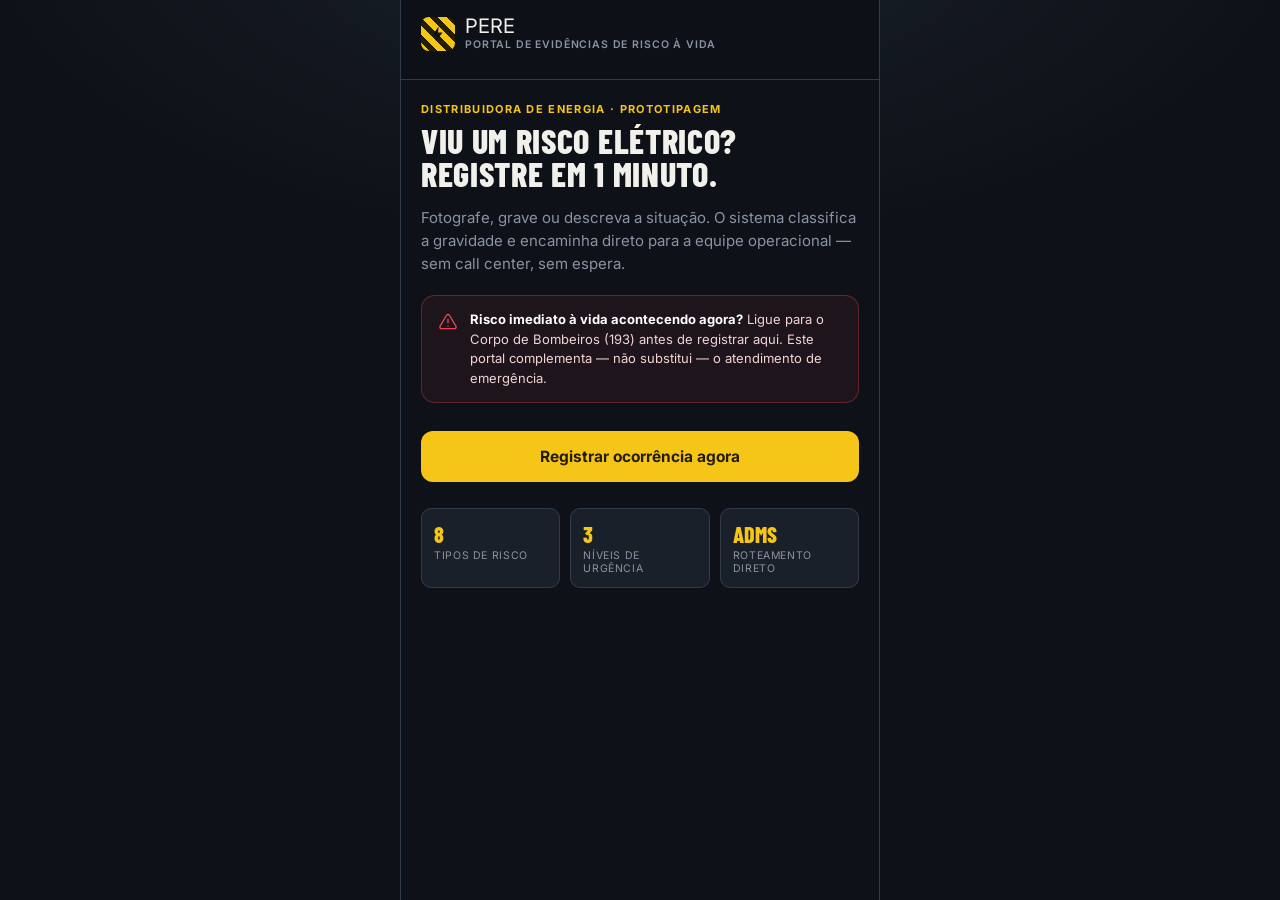
==== index.html @ cb9a1e43 "Atualização p. concessionaria" ====
<!--
  PERV — Portal de Evidências de Risco à Vida
  Protótipo navegável — Programa Agentes da Inovação
  Autor: Natanael
  Status: protótipo de demonstração (sem integração real com ADMS/OPER)
-->
<!DOCTYPE html>
<html lang="pt-BR">
<head>
<meta charset="UTF-8">
<meta name="viewport" content="width=device-width, initial-scale=1.0, viewport-fit=cover">
<title>PERE — Portal de Evidências de Risco à Vida</title>
<link rel="preconnect" href="https://fonts.googleapis.com">
<link href="https://fonts.googleapis.com/css2?family=Barlow+Condensed:wght@600;700;800&family=Inter:wght@400;500;600;700&family=JetBrains+Mono:wght@500;700&display=swap" rel="stylesheet">
<link rel="stylesheet" href="styles.css">
</head>
<body>
<div id="app">

  <div class="topbar">
    <div class="brand">
      <div class="mark"><svg viewBox="0 0 24 24" fill="none"><path d="M13 2L4 14h6l-1 8 9-12h-6l1-8z" fill="#0E1218"/></svg></div>
      <div>
        <div class="name">PERE</div>
        <div class="sub">Portal de Evidências de Risco à Vida</div>
      </div>
    </div>
    <div class="progress" id="progress"></div>
  </div>

  <main>

    <!-- STEP 0 — HERO -->
    <section class="panel active" data-step="hero">
      <div class="eyebrow">Distribuidora de Energia · Prototipagem</div>
      <h1 class="headline">Viu um risco elétrico?<br>Registre em 1 minuto.</h1>
      <p class="lede">Fotografe, grave ou descreva a situação. O sistema classifica a gravidade e encaminha direto para a equipe operacional — sem call center, sem espera.</p>

      <div class="safety-banner">
        <svg width="20" height="20" viewBox="0 0 24 24" fill="none"><path d="M12 9v4M12 17h.01M10.3 3.9L2.5 17a2 2 0 0 0 1.7 3h15.6a2 2 0 0 0 1.7-3L13.7 3.9a2 2 0 0 0-3.4 0Z" stroke="#E5484D" stroke-width="1.6" stroke-linecap="round" stroke-linejoin="round"/></svg>
        <p><b>Risco imediato à vida acontecendo agora?</b> Ligue para o Corpo de Bombeiros (193) antes de registrar aqui. Este portal complementa — não substitui — o atendimento de emergência.</p>
      </div>

      <button class="cta-primary" onclick="goTo('situacao')">Registrar ocorrência agora</button>

      <div class="hero-stats">
        <div class="stat"><div class="n">8</div><div class="l">Tipos de risco</div></div>
        <div class="stat"><div class="n">3</div><div class="l">Níveis de urgência</div></div>
        <div class="stat"><div class="n">ADMS</div><div class="l">Roteamento direto</div></div>
      </div>
    </section>

    <!-- STEP 1 — SITUAÇÃO -->
    <section class="panel" data-step="situacao">
      <div class="step-label">Etapa 1 de 3</div>
      <h2 class="step-title">O que você está vendo?</h2>
      <div id="situationList"></div>

      <div class="meter-wrap" id="meterWrap">
        <div class="meter-head">
          <span class="lbl">Criticidade estimada</span>
          <span class="val" id="meterVal">—</span>
        </div>
        <div class="meter-track"><div class="meter-fill" id="meterFill"></div></div>
        <p class="meter-note" id="meterNote"></p>
      </div>
    </section>

    <!-- STEP 2 — EVIDÊNCIA + LOCALIZAÇÃO (localização só é capturada no momento do envio da mídia) -->
    <section class="panel" data-step="evidencia">
      <div class="step-label">Etapa 2 de 3</div>
      <h2 class="step-title">Anexe foto ou vídeo</h2>
      <p class="lede" style="margin-bottom:16px;">A localização é capturada automaticamente somente no momento em que você anexa cada foto ou vídeo, e fica vinculada apenas a essa evidência.</p>

      <div class="consent-box">
        <p><b>Compartilhamento de localização.</b> Ao anexar uma foto ou vídeo, você autoriza o compartilhamento da sua localização exata naquele momento. A coordenada é usada exclusivamente para direcionar a equipe técnica até o local do risco, fica vinculada apenas à evidência enviada, e <b>não há rastreamento contínuo</b> do seu dispositivo antes ou depois do envio.</p>
        <label class="consent-check">
          <input type="checkbox" id="consentLocationCheck" onchange="toggleLocationConsent(this.checked)">
          <span>Li e autorizo o compartilhamento da minha localização junto com cada evidência enviada.</span>
        </label>
      </div>

      <label class="upload-box locked" for="fileInput" id="uploadBox">
        <div class="ico"><svg width="26" height="26" viewBox="0 0 24 24" fill="none"><path d="M4 7h3l2-2h6l2 2h3v13H4V7Z" stroke="#F5C518" stroke-width="1.6" stroke-linejoin="round"/><circle cx="12" cy="13" r="3.5" stroke="#F5C518" stroke-width="1.6"/></svg></div>
        <div class="t1" id="uploadTitle">Autorize a localização acima para anexar</div>
        <div class="t2">Toque para tirar foto/vídeo ou selecionar da galeria</div>
      </label>
      <input type="file" id="fileInput" accept="image/*,video/*" capture="environment" multiple disabled>
      <div class="thumbs" id="thumbs"></div>
      <p class="evidence-note">Se a localização não puder ser obtida no momento do envio de uma evidência, ela será marcada com erro e o registro da ocorrência ficará bloqueado até que a captura seja refeita com sucesso ou o arquivo removido.</p>

      <div class="field-label">Ponto de referência (complementar, opcional)</div>
      <textarea id="refField" placeholder="Ex: em frente ao mercado da Rua das Palmeiras, 340"></textarea>
    </section>

    <!-- STEP 3 — CONFIRMAÇÃO -->
    <section class="panel" data-step="confirmacao">
      <div class="step-label">Etapa 3 de 3</div>
      <h2 class="step-title">Confirme e envie</h2>

      <div class="field-label" style="margin-top:0;">Telefone de contato</div>
      <input type="tel" id="phoneField" placeholder="DDD + Número" maxlength="16" onfocus="clearPhone(this)" oninput="formatPhone(this)">
      <p class="meter-note" style="margin-top:6px;">Identificado automaticamente pelo link recebido via WhatsApp/SMS — edite se necessário.</p>

      <div class="summary-card">
        <div class="summary-row"><span class="k">Situação</span><span class="v" id="sumSituacao">—</span></div>
        <div class="summary-row"><span class="k">Criticidade</span><span class="v" id="sumCriticidade">—</span></div>
        <div class="summary-row"><span class="k">Evidências</span><span class="v" id="sumEvidencias">—</span></div>
        <div class="summary-row"><span class="k">Localização</span><span class="v" id="sumLocal">—</span></div>
      </div>

      <div class="term-box" style="margin-top:18px;">
        <div class="term-title">Termo de Ciência e Tratamento de Dados</div>
        <div class="term-scroll">
          <p><b>Finalidade:</b> os dados enviados (foto/vídeo, localização e telefone de contato) serão usados exclusivamente para triagem, classificação de criticidade e despacho de equipe técnica pela Concessionaria.</p>
          <p><b>Dados coletados:</b> imagem ou vídeo da situação, coordenadas de geolocalização vinculadas a cada evidência, número de telefone de contato e a categoria de risco selecionada.</p>
          <p><b>Retenção:</b> os dados ficam armazenados pelo tempo necessário para atendimento da ocorrência e cumprimento de obrigações regulatórias, sendo descartados após esse período conforme política de retenção da Concessionaria.</p>
          <p><b>Compartilhamento:</b> os dados são encaminhados internamente às equipes de operação responsáveis pelo atendimento, podendo ser compartilhados com órgãos públicos (ex.: Defesa Civil) quando necessário à segurança pública.</p>
          <p><b>Direitos do titular:</b> você pode solicitar confirmação, acesso, correção ou eliminação dos seus dados junto aos canais oficiais da Concessionaria, nos termos da Lei Geral de Proteção de Dados (Lei nº 13.709/2018).</p>
        </div>
        <label class="consent-check">
          <input type="checkbox" id="consentTermCheck" onchange="toggleTermConsent(this.checked)">
          <span>Li e aceito o Termo de Ciência e Tratamento de Dados.</span>
        </label>
      </div>
    </section>

    <!-- STEP 5 — PROTOCOLO -->
    <section class="panel" data-step="protocolo">
      <div class="proto-hero">
        <div class="proto-check" id="protoIconWrap">
          <svg width="30" height="30" viewBox="0 0 24 24" fill="none"><path d="M5 13l4 4L19 7" stroke="#0E1218" stroke-width="2.4" stroke-linecap="round" stroke-linejoin="round"/></svg>
        </div>
        <div class="eyebrow" style="justify-content:center;">Ocorrência registrada</div>
        <div class="proto-code">Protocolo</div>
        <div class="proto-num mono" id="protoNum">PERE-0000</div>
        <span class="proto-crit" id="protoCritBadge">—</span>
      </div>

      <div class="sla-card">
        <div class="h">Encaminhamento</div>
        <div class="steps">
          <div class="sla-step"><div class="d" style="background:var(--hazard);"></div><div class="txt">Evidência recebida pelo Portal PERE<small>Foto/vídeo, localização e classificação anexados</small></div></div>
          <div class="sla-step"><div class="d" style="background:var(--hazard);"></div><div class="txt">Roteado para ADMS/OPER<small>Fila priorizada por nível de criticidade</small></div></div>
          <div class="sla-step"><div class="d" style="background:var(--line);"></div><div class="txt" id="slaText">Atendimento estimado<small id="slaSub">—</small></div></div>
        </div>
      </div>

      <p class="demo-note">Este é um protótipo navegável para apresentação no programa Agentes da Inovação. Nenhum dado é enviado a sistemas reais da Concessionaria.</p>

      <button class="cta-ghost" onclick="resetFlow()">Registrar nova ocorrência</button>
    </section>

  </main>

  <div class="bottombar" id="bottombar">
    <button class="btn-back" id="btnBack" onclick="prevStep()">←</button>
    <button class="btn-next" id="btnNext" onclick="nextStep()" disabled>Continuar</button>
  </div>

</div>

<script src="script.js"></script>
</body>
</html>
---- styles.css ----
:root{
    --ink:#0E1218;
    --surface:#1A2029;
    --surface-raised:#232B37;
    --line:#313B49;
    --hazard:#F5C518;
    --hazard-ink:#241D02;
    --critical:#E5484D;
    --high:#F5A623;
    --medium:#5B8DEF;
    --paper:#F2F0EA;
    --muted:#8A93A3;
    --radius:14px;
  }
  *{box-sizing:border-box;}
  html,body{margin:0;padding:0;}
  body{
    background:
      radial-gradient(1200px 600px at 50% -10%, #1a212c 0%, var(--ink) 55%);
    color:var(--paper);
    font-family:'Inter',system-ui,sans-serif;
    min-height:100vh;
    -webkit-font-smoothing:antialiased;
  }
  h1,h2,h3,.display{
    font-family:'Barlow Condensed',sans-serif;
    text-transform:uppercase;
    letter-spacing:0.02em;
    font-weight:800;
    margin:0;
  }
  .mono{font-family:'JetBrains Mono',monospace;}
  #app{
    max-width:480px;
    margin:0 auto;
    min-height:100vh;
    display:flex;
    flex-direction:column;
    position:relative;
    background:var(--ink);
    border-left:1px solid var(--line);
    border-right:1px solid var(--line);
  }

  /* ---- topbar ---- */
  .topbar{
    padding:16px 20px 14px;
    border-bottom:1px solid var(--line);
    position:sticky; top:0; z-index:10;
    background:rgba(14,18,24,0.92);
    backdrop-filter:blur(6px);
  }
  .brand{display:flex; align-items:center; gap:10px;}
  .brand .mark{
    width:34px;height:34px;border-radius:8px;
    background:repeating-linear-gradient(45deg, var(--hazard) 0 6px, var(--hazard-ink) 6px 12px);
    flex-shrink:0;
    display:flex; align-items:center; justify-content:center;
  }
  .brand .mark svg{width:18px;height:18px;}
  .brand .name{font-size:20px; line-height:1;}
  .brand .sub{font-size:10.5px; letter-spacing:0.08em; color:var(--muted); text-transform:uppercase; font-family:'Inter'; font-weight:600; margin-top:2px;}
  .progress{display:flex; gap:6px; margin-top:14px;}
  .progress .dot{height:4px; flex:1; border-radius:2px; background:var(--line); transition:background .25s;}
  .progress .dot.done{background:var(--hazard);}
  .progress .dot.now{background:var(--paper);}

  main{flex:1; padding:22px 20px 110px;}
  .panel{display:none; animation:fadeIn .35s ease;}
  .panel.active{display:block;}
  @keyframes fadeIn{from{opacity:0; transform:translateY(6px);} to{opacity:1; transform:translateY(0);}}

  .eyebrow{
    font-size:11px; font-weight:700; letter-spacing:0.12em; text-transform:uppercase;
    color:var(--hazard); margin-bottom:8px; font-family:'Inter';
  }
  .headline{font-size:34px; line-height:0.98; margin-bottom:12px;}
  .lede{color:var(--muted); font-size:15px; line-height:1.55; margin-bottom:0;}

  .safety-banner{
    margin-top:20px; padding:14px 16px; border-radius:var(--radius);
    background:rgba(229,72,77,0.08); border:1px solid rgba(229,72,77,0.35);
    display:flex; gap:12px; align-items:flex-start;
  }
  .safety-banner svg{flex-shrink:0; margin-top:2px;}
  .safety-banner p{margin:0; font-size:13px; line-height:1.5; color:#F3D3D4;}
  .safety-banner b{color:#fff;}

  .cta-primary{
    display:block; width:100%; text-align:center;
    background:var(--hazard); color:var(--hazard-ink);
    border:none; border-radius:12px; padding:16px 18px;
    font-family:'Inter'; font-weight:700; font-size:15.5px;
    cursor:pointer; margin-top:28px;
    transition:transform .12s ease, filter .15s ease;
  }
  .cta-primary:hover{filter:brightness(1.06);}
  .cta-primary:active{transform:scale(0.98);}
  .cta-primary:focus-visible, button:focus-visible, input:focus-visible, .option-card:focus-visible{
    outline:2px solid var(--hazard); outline-offset:2px;
  }
  .cta-ghost{
    display:block; width:100%; text-align:center;
    background:transparent; color:var(--paper); border:1px solid var(--line);
    border-radius:12px; padding:14px 18px; font-family:'Inter'; font-weight:600; font-size:14.5px;
    cursor:pointer; margin-top:10px;
  }

  .hero-stats{display:flex; gap:10px; margin-top:26px;}
  .hero-stats .stat{flex:1; padding:12px; border:1px solid var(--line); border-radius:10px; background:var(--surface);}
  .hero-stats .stat .n{font-family:'Barlow Condensed'; font-weight:800; font-size:22px; color:var(--hazard);}
  .hero-stats .stat .l{font-size:10.5px; color:var(--muted); text-transform:uppercase; letter-spacing:.06em; margin-top:2px;}

  /* ---- step label ---- */
  .step-label{font-size:11px; font-weight:700; letter-spacing:.12em; text-transform:uppercase; color:var(--muted); margin-bottom:6px;}
  .step-title{font-size:26px; margin-bottom:18px;}

  /* ---- situation options ---- */
  .option-card{
    width:100%; text-align:left; background:var(--surface); border:1px solid var(--line);
    border-radius:var(--radius); padding:14px 16px; margin-bottom:10px; cursor:pointer;
    display:flex; align-items:center; justify-content:space-between; gap:10px;
    color:var(--paper); font-family:'Inter';
  }
  .option-card .txt{font-size:14.5px; font-weight:600; line-height:1.35;}
  .option-card .badge{
    flex-shrink:0; font-size:10px; font-weight:700; letter-spacing:.05em; text-transform:uppercase;
    padding:5px 9px; border-radius:999px; white-space:nowrap;
  }
  .b-critico{background:rgba(229,72,77,.15); color:var(--critical); border:1px solid rgba(229,72,77,.4);}
  .b-alto{background:rgba(245,166,35,.15); color:var(--high); border:1px solid rgba(245,166,35,.4);}
  .b-medio{background:rgba(91,141,239,.15); color:var(--medium); border:1px solid rgba(91,141,239,.4);}
  .option-card.selected{border-color:var(--hazard); background:var(--surface-raised);}

  /* ---- criticality meter (signature element) ---- */
  .meter-wrap{
    margin-top:18px; padding:16px; border-radius:var(--radius); background:var(--surface); border:1px solid var(--line);
    display:none;
  }
  .meter-wrap.show{display:block;}
  .meter-head{display:flex; justify-content:space-between; align-items:baseline; margin-bottom:10px;}
  .meter-head .lbl{font-size:11px; letter-spacing:.1em; text-transform:uppercase; color:var(--muted); font-weight:700;}
  .meter-head .val{font-family:'Barlow Condensed'; font-weight:800; font-size:18px;}
  .meter-track{height:16px; border-radius:8px; overflow:hidden; background:#000; position:relative;}
  .meter-fill{
    height:100%; width:33%; border-radius:8px; transition:width .4s ease, background .3s ease;
    background:repeating-linear-gradient(45deg, currentColor 0 8px, transparent 8px 16px);
  }
  .meter-fill.pulse{animation:pulse 1.1s ease-in-out infinite;}
  @keyframes pulse{0%,100%{opacity:1;} 50%{opacity:.55;}}
  .meter-note{font-size:12.5px; color:var(--muted); margin-top:10px; line-height:1.5;}

  /* ---- evidence step ---- */
  .upload-box{
    border:1.5px dashed var(--line); border-radius:var(--radius); padding:26px 16px;
    text-align:center; cursor:pointer; background:var(--surface);
  }
  .upload-box:hover{border-color:var(--hazard);}
  .upload-box .ico{margin-bottom:10px;}
  .upload-box .t1{font-weight:700; font-size:14.5px;}
  .upload-box .t2{font-size:12.5px; color:var(--muted); margin-top:4px;}
  input[type=file]{display:none;}
  .thumbs{display:grid; grid-template-columns:repeat(3,1fr); gap:8px; margin-top:14px;}
  .thumb{position:relative; aspect-ratio:1; border-radius:10px; overflow:hidden; background:var(--surface-raised); border:1px solid var(--line);}
  .thumb img,.thumb video{width:100%; height:100%; object-fit:cover; display:block;}
  .thumb .rm{
    position:absolute; top:4px; right:4px; width:22px; height:22px; border-radius:50%;
    background:rgba(0,0,0,.65); color:#fff; border:none; font-size:13px; cursor:pointer; line-height:1;
  }

  /* ---- consent: location tied to evidence capture ---- */
  .consent-box{margin-bottom:18px; padding:16px; border-radius:var(--radius); background:rgba(245,197,24,.06); border:1px solid rgba(245,197,24,.35);}
  .consent-box p{margin:0 0 12px; font-size:12.5px; line-height:1.55; color:var(--paper);}
  .consent-box p b{color:var(--hazard);}
  .consent-check{display:flex; gap:10px; align-items:flex-start; cursor:pointer;}
  .consent-check input{margin-top:3px; width:18px; height:18px; flex-shrink:0; accent-color:var(--hazard); cursor:pointer;}
  .consent-check span{font-size:13px; font-weight:600; line-height:1.4;}

  .upload-box.locked{opacity:.4; cursor:not-allowed; pointer-events:none;}

  .thumb-status{position:absolute; left:0; right:0; bottom:0; padding:4px 5px; font-size:9px; font-weight:700; text-align:center; font-family:'JetBrains Mono',monospace; letter-spacing:.01em;}
  .thumb-status.ok{background:rgba(45,180,120,.88); color:#08210F;}
  .thumb-status.pending{background:rgba(139,147,163,.88); color:#0E1218;}
  .thumb-status.error{background:rgba(229,72,77,.92); color:#fff;}
  .thumb.err{border-color:var(--critical);}
  .thumb .retry{
    position:absolute; top:4px; left:4px; width:22px; height:22px; border-radius:50%;
    background:rgba(0,0,0,.65); color:#fff; border:none; font-size:12px; cursor:pointer; line-height:1;
  }
  .evidence-note{font-size:11.5px; color:var(--muted); line-height:1.5; margin-top:12px;}

  /* ---- termo de ciência e tratamento de dados ---- */
  .term-box{margin-top:4px; padding:16px; border-radius:var(--radius); background:var(--surface); border:1px solid var(--line);}
  .term-box .term-title{font-size:12px; font-weight:700; letter-spacing:.06em; text-transform:uppercase; color:var(--hazard); margin-bottom:10px;}
  .term-scroll{max-height:190px; overflow-y:auto; font-size:12px; line-height:1.6; color:var(--muted); padding-right:6px; border-bottom:1px solid var(--line); margin-bottom:12px;}
  .term-scroll p{margin:0 0 10px;}
  .term-scroll b{color:var(--paper);}

  .field-label{font-size:12.5px; font-weight:700; color:var(--muted); text-transform:uppercase; letter-spacing:.06em; margin:22px 0 8px;}
  textarea, input[type=text], input[type=tel]{
    width:100%; background:var(--surface); border:1px solid var(--line); border-radius:10px;
    padding:12px 14px; color:var(--paper); font-family:'Inter'; font-size:14.5px; resize:vertical;
  }
  textarea{min-height:70px;}

  /* ---- confirmation ---- */
  .summary-row{display:flex; justify-content:space-between; gap:10px; padding:12px 0; border-bottom:1px solid var(--line);}
  .summary-row:last-child{border-bottom:none;}
  .summary-row .k{font-size:12.5px; color:var(--muted);}
  .summary-row .v{font-size:13.5px; font-weight:600; text-align:right; max-width:60%;}
  .summary-card{background:var(--surface); border:1px solid var(--line); border-radius:var(--radius); padding:4px 16px; margin-top:16px;}

  /* ---- protocol result ---- */
  .proto-hero{text-align:center; padding:26px 10px 10px;}
  .proto-check{
    width:64px; height:64px; border-radius:50%; margin:0 auto 16px; display:flex; align-items:center; justify-content:center;
  }
  .proto-code{font-size:15px; color:var(--muted); margin-top:4px;}
  .proto-num{font-family:'Barlow Condensed'; font-weight:800; font-size:38px; letter-spacing:.02em; margin-top:4px;}
  .proto-crit{display:inline-block; margin-top:10px; padding:6px 14px; border-radius:999px; font-size:12px; font-weight:700; letter-spacing:.06em; text-transform:uppercase;}
  .sla-card{margin-top:22px; padding:16px; border-radius:var(--radius); background:var(--surface); border:1px solid var(--line);}
  .sla-card .h{font-size:12px; font-weight:700; color:var(--muted); text-transform:uppercase; letter-spacing:.08em; margin-bottom:8px;}
  .sla-card .steps{display:flex; flex-direction:column; gap:10px;}
  .sla-step{display:flex; gap:10px; align-items:flex-start;}
  .sla-step .d{width:8px; height:8px; border-radius:50%; margin-top:6px; flex-shrink:0;}
  .sla-step .txt{font-size:13.5px; line-height:1.4;}
  .sla-step .txt small{display:block; color:var(--muted); font-size:11.5px; margin-top:1px;}
  .demo-note{margin-top:24px; font-size:11.5px; color:var(--muted); line-height:1.6; text-align:center; padding:0 8px;}

  /* ---- bottom bar ---- */
  .bottombar{
    position:sticky; bottom:0; left:0; right:0;
    padding:14px 20px calc(14px + env(safe-area-inset-bottom));
    background:linear-gradient(0deg, var(--ink) 55%, transparent);
    display:flex; gap:10px; z-index:10;
  }
  .bottombar.hidden{display:none;}
  .btn-back{
    flex:0 0 52px; height:52px; border-radius:12px; background:var(--surface); border:1px solid var(--line);
    color:var(--paper); font-size:18px; cursor:pointer;
  }
  .btn-next{
    flex:1; height:52px; border-radius:12px; background:var(--hazard); color:var(--hazard-ink);
    border:none; font-family:'Inter'; font-weight:700; font-size:15px; cursor:pointer;
  }
  .btn-next:disabled{opacity:.4; cursor:not-allowed;}

  @media (prefers-reduced-motion: reduce){
    .panel{animation:none;}
    .meter-fill.pulse{animation:none;}
  }
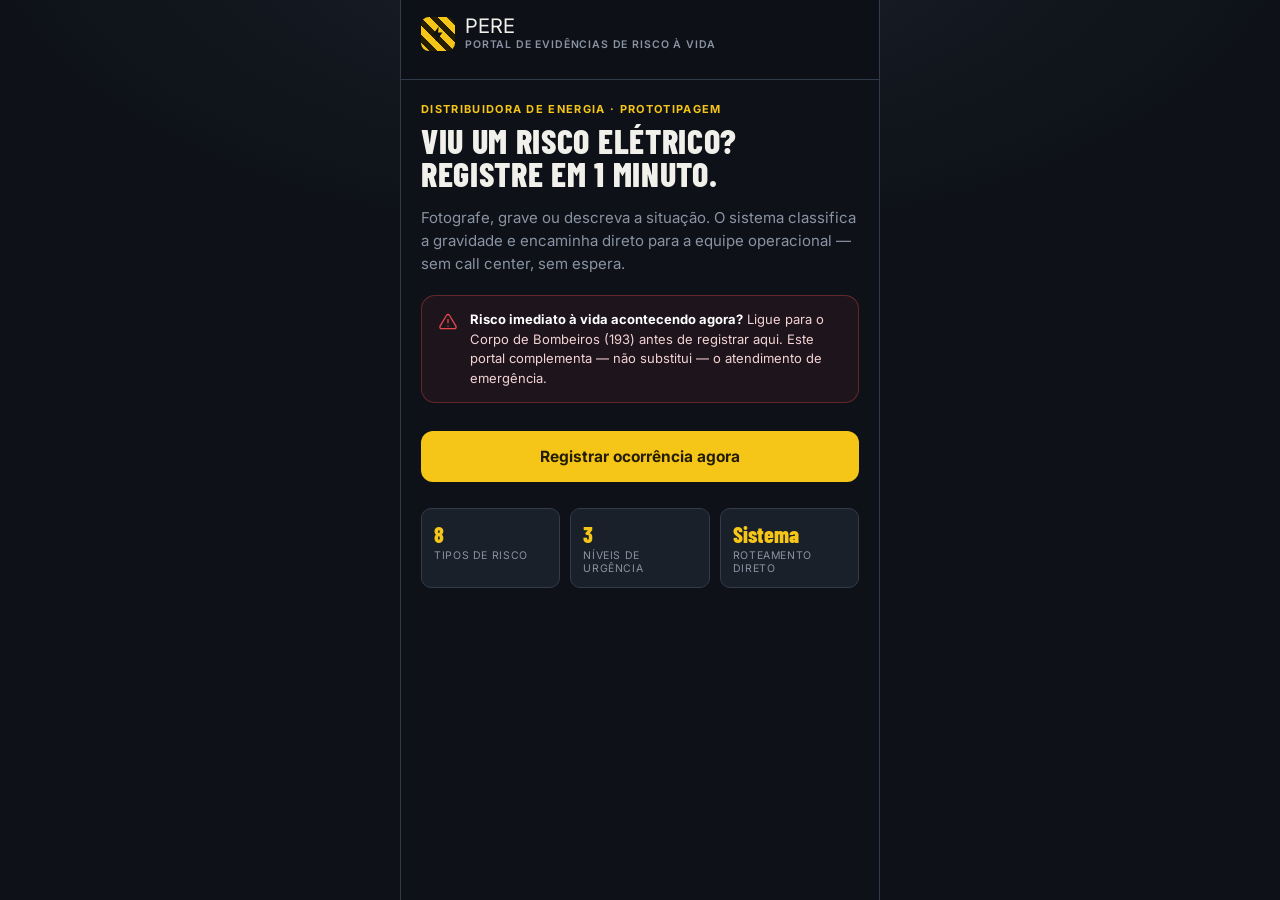
==== commit 2e96d901: "Atualização de confirmação" ====
--- a/index.html
+++ b/index.html
@@ -46,7 +46,7 @@
       <div class="hero-stats">
         <div class="stat"><div class="n">8</div><div class="l">Tipos de risco</div></div>
         <div class="stat"><div class="n">3</div><div class="l">Níveis de urgência</div></div>
-        <div class="stat"><div class="n">ADMS</div><div class="l">Roteamento direto</div></div>
+        <div class="stat"><div class="n">Sistema</div><div class="l">Roteamento direto</div></div>
       </div>
     </section>
 
@@ -125,30 +125,37 @@
       </div>
     </section>
 
-    <!-- STEP 5 — PROTOCOLO -->
+    <!-- STEP 5 — SUCESSO / PROTOCOLO -->
     <section class="panel" data-step="protocolo">
-      <div class="proto-hero">
-        <div class="proto-check" id="protoIconWrap">
-          <svg width="30" height="30" viewBox="0 0 24 24" fill="none"><path d="M5 13l4 4L19 7" stroke="#0E1218" stroke-width="2.4" stroke-linecap="round" stroke-linejoin="round"/></svg>
+      <div class="success-screen">
+
+        <div class="success-circle">✓</div>
+
+        <div class="success-title">Ocorrência registrada!</div>
+
+        <div class="success-subtitle">Sua ocorrência foi enviada com sucesso e já está disponível para análise da equipe operacional.</div>
+
+        <div class="success-card">
+
+          <div class="success-label">Protocolo</div>
+          <div class="success-protocol mono" id="protoNum">PERE-000000</div>
+          <span class="success-status" id="protoCritBadge">—</span>
+
+          <hr>
+
+          <div class="timeline">
+            <div class="timeline-item done"><span>✓</span>Evidências recebidas</div>
+            <div class="timeline-item done"><span>✓</span>Localização validada</div>
+            <div class="timeline-item done"><span>✓</span>Classificação automática realizada</div>
+            <div class="timeline-item done"><span>✓</span>Encaminhado ao Centro de Operação</div>
+          </div>
+
         </div>
-        <div class="eyebrow" style="justify-content:center;">Ocorrência registrada</div>
-        <div class="proto-code">Protocolo</div>
-        <div class="proto-num mono" id="protoNum">PERE-0000</div>
-        <span class="proto-crit" id="protoCritBadge">—</span>
+
+        <p class="demo-note">Este é um protótipo navegável para apresentação no programa Agentes da Inovação. Nenhum dado é enviado a sistemas reais da Concessionaria.</p>
+
+
       </div>
-
-      <div class="sla-card">
-        <div class="h">Encaminhamento</div>
-        <div class="steps">
-          <div class="sla-step"><div class="d" style="background:var(--hazard);"></div><div class="txt">Evidência recebida pelo Portal PERE<small>Foto/vídeo, localização e classificação anexados</small></div></div>
-          <div class="sla-step"><div class="d" style="background:var(--hazard);"></div><div class="txt">Roteado para ADMS/OPER<small>Fila priorizada por nível de criticidade</small></div></div>
-          <div class="sla-step"><div class="d" style="background:var(--line);"></div><div class="txt" id="slaText">Atendimento estimado<small id="slaSub">—</small></div></div>
-        </div>
-      </div>
-
-      <p class="demo-note">Este é um protótipo navegável para apresentação no programa Agentes da Inovação. Nenhum dado é enviado a sistemas reais da Concessionaria.</p>
-
-      <button class="cta-ghost" onclick="resetFlow()">Registrar nova ocorrência</button>
     </section>
 
   </main>
--- a/styles.css
+++ b/styles.css
@@ -249,3 +249,169 @@
     .panel{animation:none;}
     .meter-fill.pulse{animation:none;}
   }
+
+  /* ---------- SUCCESS SCREEN ---------- */
+
+.success-screen{
+    text-align:center;
+    padding:15px 0 40px;
+}
+
+.success-circle{
+
+    width:95px;
+    height:95px;
+
+    margin:0 auto 22px;
+
+    border-radius:50%;
+
+    background:linear-gradient(180deg,#27c46a,#149c51);
+
+    color:#fff;
+
+    font-size:48px;
+
+    display:flex;
+
+    align-items:center;
+
+    justify-content:center;
+
+    box-shadow:0 15px 40px rgba(0,0,0,.35);
+
+    animation:pop .6s ease;
+}
+
+.success-title{
+
+    font-family:'Barlow Condensed';
+
+    font-size:42px;
+
+    margin-bottom:10px;
+}
+
+.success-subtitle{
+
+    color:var(--muted);
+
+    line-height:1.7;
+
+    max-width:360px;
+
+    margin:auto;
+}
+
+.success-card{
+
+    margin-top:30px;
+
+    background:var(--surface);
+
+    border:1px solid var(--line);
+
+    border-radius:18px;
+
+    padding:24px;
+
+    text-align:left;
+}
+
+.success-label{
+
+    text-transform:uppercase;
+
+    color:var(--muted);
+
+    font-size:12px;
+
+    letter-spacing:.12em;
+}
+
+.success-protocol{
+
+    font-size:34px;
+
+    margin-top:8px;
+
+    font-weight:bold;
+}
+
+.success-status{
+
+    display:inline-block;
+
+    margin-top:15px;
+
+    padding:8px 18px;
+
+    border-radius:999px;
+
+    font-weight:bold;
+}
+
+.success-card hr{
+    border:none;
+    border-top:1px solid var(--line);
+    margin:16px 0 0;
+}
+
+.timeline{
+
+    margin-top:25px;
+}
+
+.timeline-item{
+
+    display:flex;
+
+    align-items:center;
+
+    gap:12px;
+
+    margin-bottom:18px;
+
+    font-size:15px;
+}
+
+.timeline-item span{
+
+    width:28px;
+
+    height:28px;
+
+    border-radius:50%;
+
+    display:flex;
+
+    align-items:center;
+
+    justify-content:center;
+
+    font-weight:bold;
+
+    background:#2ac66f;
+
+    color:#fff;
+}
+
+@keyframes pop{
+
+    0%{
+
+        transform:scale(.4);
+
+        opacity:0;
+    }
+
+    70%{
+
+        transform:scale(1.08);
+    }
+
+    100%{
+
+        transform:scale(1);
+    }
+}
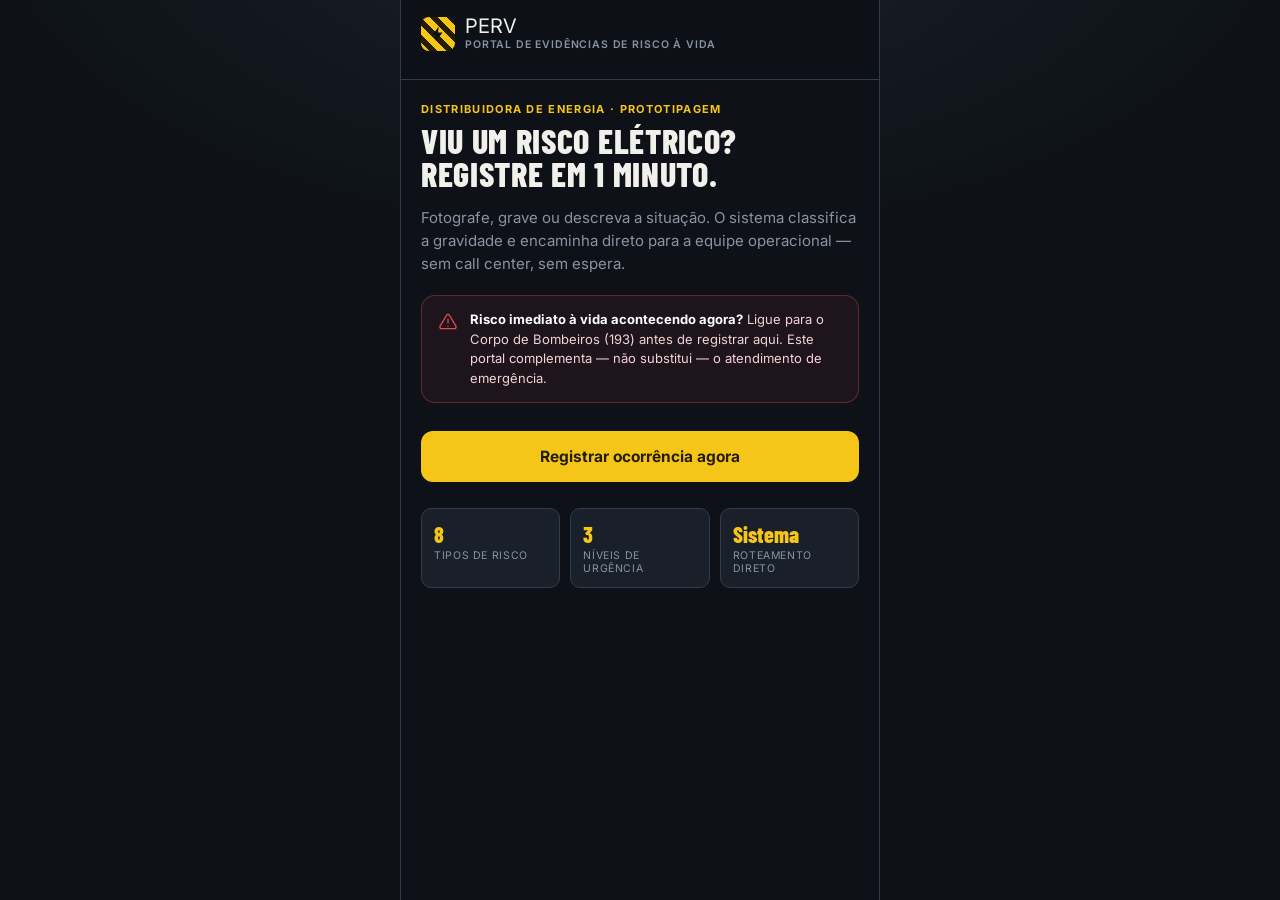
==== commit 569ab238: "Atualização de nome perv" ====
--- a/index.html
+++ b/index.html
@@ -9,7 +9,7 @@
 <head>
 <meta charset="UTF-8">
 <meta name="viewport" content="width=device-width, initial-scale=1.0, viewport-fit=cover">
-<title>PERE — Portal de Evidências de Risco à Vida</title>
+<title>PERV — Portal de Evidências de Risco à Vida</title>
 <link rel="preconnect" href="https://fonts.googleapis.com">
 <link href="https://fonts.googleapis.com/css2?family=Barlow+Condensed:wght@600;700;800&family=Inter:wght@400;500;600;700&family=JetBrains+Mono:wght@500;700&display=swap" rel="stylesheet">
 <link rel="stylesheet" href="styles.css">
@@ -21,7 +21,7 @@
     <div class="brand">
       <div class="mark"><svg viewBox="0 0 24 24" fill="none"><path d="M13 2L4 14h6l-1 8 9-12h-6l1-8z" fill="#0E1218"/></svg></div>
       <div>
-        <div class="name">PERE</div>
+        <div class="name">PERV</div>
         <div class="sub">Portal de Evidências de Risco à Vida</div>
       </div>
     </div>
@@ -138,7 +138,7 @@
         <div class="success-card">
 
           <div class="success-label">Protocolo</div>
-          <div class="success-protocol mono" id="protoNum">PERE-000000</div>
+          <div class="success-protocol mono" id="protoNum">PERV-000000</div>
           <span class="success-status" id="protoCritBadge">—</span>
 
           <hr>
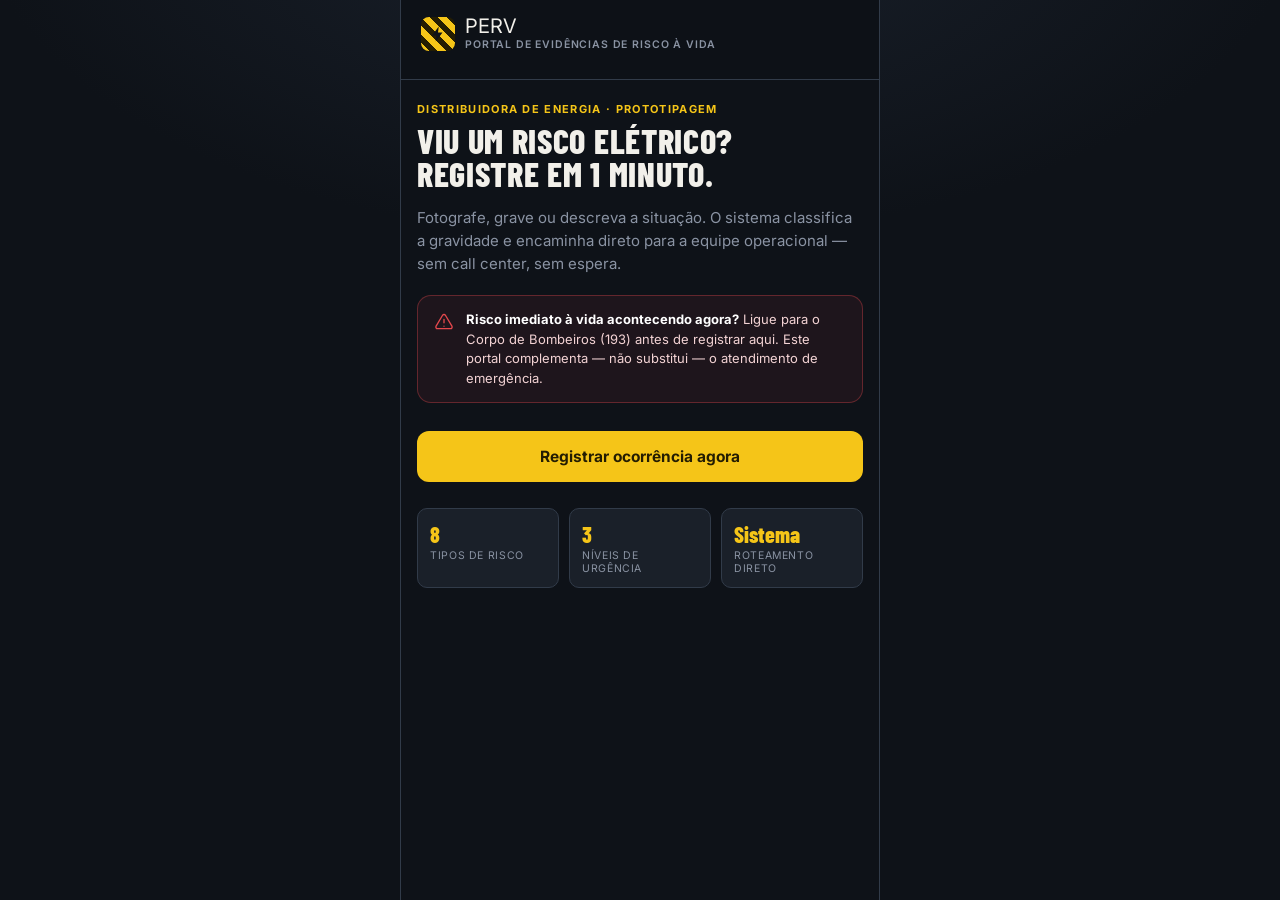
==== commit 6fa9ba62: "Corige responsividade da tela final (success-screen)" ====
--- a/index.html
+++ b/index.html
@@ -80,12 +80,21 @@
         </label>
       </div>
 
-      <label class="upload-box locked" for="fileInput" id="uploadBox">
+      <label class="upload-box locked" for="cameraPhotoInput" id="uploadBox">
         <div class="ico"><svg width="26" height="26" viewBox="0 0 24 24" fill="none"><path d="M4 7h3l2-2h6l2 2h3v13H4V7Z" stroke="#F5C518" stroke-width="1.6" stroke-linejoin="round"/><circle cx="12" cy="13" r="3.5" stroke="#F5C518" stroke-width="1.6"/></svg></div>
         <div class="t1" id="uploadTitle">Autorize a localização acima para anexar</div>
-        <div class="t2">Toque para tirar foto/vídeo ou selecionar da galeria</div>
+        <div class="t2">Toque para abrir a câmera e tirar foto</div>
       </label>
-      <input type="file" id="fileInput" accept="image/*,video/*" capture="environment" multiple disabled>
+      <input type="file" id="cameraPhotoInput" accept="image/*" capture="environment" disabled>
+
+      <div class="upload-alt-row">
+        <label class="upload-alt locked" for="cameraVideoInput" id="videoBox"><!--Gravar vídeo--></label>
+        <input type="file" id="cameraVideoInput" accept="video/*" capture="environment" disabled>
+
+       <label class="upload-alt locked" for="galleryInput" id="galleryBox"> <!--Escolher da galeria--></label> 
+        <input type="file" id="galleryInput" accept="image/*,video/*" multiple disabled>
+      </div>
+
       <div class="thumbs" id="thumbs"></div>
       <p class="evidence-note">Se a localização não puder ser obtida no momento do envio de uma evidência, ela será marcada com erro e o registro da ocorrência ficará bloqueado até que a captura seja refeita com sucesso ou o arquivo removido.</p>
 
@@ -109,7 +118,7 @@
         <div class="summary-row"><span class="k">Localização</span><span class="v" id="sumLocal">—</span></div>
       </div>
 
-      <div class="term-box" style="margin-top:18px;">
+      <!-- <div class="term-box" style="margin-top:18px;">
         <div class="term-title">Termo de Ciência e Tratamento de Dados</div>
         <div class="term-scroll">
           <p><b>Finalidade:</b> os dados enviados (foto/vídeo, localização e telefone de contato) serão usados exclusivamente para triagem, classificação de criticidade e despacho de equipe técnica pela Concessionaria.</p>
@@ -117,13 +126,15 @@
           <p><b>Retenção:</b> os dados ficam armazenados pelo tempo necessário para atendimento da ocorrência e cumprimento de obrigações regulatórias, sendo descartados após esse período conforme política de retenção da Concessionaria.</p>
           <p><b>Compartilhamento:</b> os dados são encaminhados internamente às equipes de operação responsáveis pelo atendimento, podendo ser compartilhados com órgãos públicos (ex.: Defesa Civil) quando necessário à segurança pública.</p>
           <p><b>Direitos do titular:</b> você pode solicitar confirmação, acesso, correção ou eliminação dos seus dados junto aos canais oficiais da Concessionaria, nos termos da Lei Geral de Proteção de Dados (Lei nº 13.709/2018).</p>
-        </div>
+        </div>-->
+        <br>
         <label class="consent-check">
           <input type="checkbox" id="consentTermCheck" onchange="toggleTermConsent(this.checked)">
-          <span>Li e aceito o Termo de Ciência e Tratamento de Dados.</span>
+          <span>Confirmo a emergência acima.</span>
+        <!-- <span>Li e aceito o Termo de Ciência e Tratamento de Dados.</span> -->
         </label>
       </div>
-    </section>
+    </section> 
 
     <!-- STEP 5 — SUCESSO / PROTOCOLO -->
     <section class="panel" data-step="protocolo">
@@ -137,9 +148,13 @@
 
         <div class="success-card">
 
-          <div class="success-label">Protocolo</div>
-          <div class="success-protocol mono" id="protoNum">PERV-000000</div>
-          <span class="success-status" id="protoCritBadge">—</span>
+          <div class="success-proto-row">
+            <div>
+              <div class="success-label">Protocolo</div>
+              <div class="success-protocol mono" id="protoNum">PERV-000000</div>
+            </div>
+            <span class="success-status" id="protoCritBadge">—</span>
+          </div>
 
           <hr>
 
@@ -152,8 +167,7 @@
 
         </div>
 
-        <p class="demo-note">Este é um protótipo navegável para apresentação no programa Agentes da Inovação. Nenhum dado é enviado a sistemas reais da Concessionaria.</p>
-
+        <p class="demo-note">Este é um protótipo navegável para apresentação. Nenhum dado é enviado a sistemas reais da Concessionaria.</p>
 
       </div>
     </section>
@@ -169,4 +183,4 @@
 
 <script src="script.js"></script>
 </body>
-</html>
+</html>
--- a/styles.css
+++ b/styles.css
@@ -31,6 +31,7 @@
   }
   .mono{font-family:'JetBrains Mono',monospace;}
   #app{
+    width:100%;
     max-width:480px;
     margin:0 auto;
     min-height:100vh;
@@ -65,7 +66,7 @@
   .progress .dot.done{background:var(--hazard);}
   .progress .dot.now{background:var(--paper);}
 
-  main{flex:1; padding:22px 20px 110px;}
+  main{flex:1; padding:clamp(16px,4vw,22px) 16px calc(80px + env(safe-area-inset-bottom));}
   .panel{display:none; animation:fadeIn .35s ease;}
   .panel.active{display:block;}
   @keyframes fadeIn{from{opacity:0; transform:translateY(6px);} to{opacity:1; transform:translateY(0);}}
@@ -106,8 +107,8 @@
     cursor:pointer; margin-top:10px;
   }
 
-  .hero-stats{display:flex; gap:10px; margin-top:26px;}
-  .hero-stats .stat{flex:1; padding:12px; border:1px solid var(--line); border-radius:10px; background:var(--surface);}
+  .hero-stats{display:flex; gap:10px; margin-top:26px; flex-wrap:wrap;}
+  .hero-stats .stat{flex:1 1 120px; padding:12px; border:1px solid var(--line); border-radius:10px; background:var(--surface);}
   .hero-stats .stat .n{font-family:'Barlow Condensed'; font-weight:800; font-size:22px; color:var(--hazard);}
   .hero-stats .stat .l{font-size:10.5px; color:var(--muted); text-transform:uppercase; letter-spacing:.06em; margin-top:2px;}
 
@@ -118,7 +119,7 @@
   /* ---- situation options ---- */
   .option-card{
     width:100%; text-align:left; background:var(--surface); border:1px solid var(--line);
-    border-radius:var(--radius); padding:14px 16px; margin-bottom:10px; cursor:pointer;
+    border-radius:var(--radius); padding:clamp(10px,2.5vw,14px); margin-bottom:10px; cursor:pointer;
     display:flex; align-items:center; justify-content:space-between; gap:10px;
     color:var(--paper); font-family:'Inter';
   }
@@ -151,16 +152,17 @@
   .meter-note{font-size:12.5px; color:var(--muted); margin-top:10px; line-height:1.5;}
 
   /* ---- evidence step ---- */
-  .upload-box{
-    border:1.5px dashed var(--line); border-radius:var(--radius); padding:26px 16px;
-    text-align:center; cursor:pointer; background:var(--surface);
-  }
+.upload-box{
+  display:flex; flex-direction:column; align-items:center; justify-content:center;
+  width:100%; border:1.5px dashed var(--line); border-radius:var(--radius); padding:clamp(18px,4vw,26px);
+  text-align:center; cursor:pointer; background:var(--surface);
+}
   .upload-box:hover{border-color:var(--hazard);}
   .upload-box .ico{margin-bottom:10px;}
   .upload-box .t1{font-weight:700; font-size:14.5px;}
   .upload-box .t2{font-size:12.5px; color:var(--muted); margin-top:4px;}
   input[type=file]{display:none;}
-  .thumbs{display:grid; grid-template-columns:repeat(3,1fr); gap:8px; margin-top:14px;}
+  .thumbs{display:grid; grid-template-columns:repeat(auto-fill,minmax(90px,1fr)); gap:8px; margin-top:14px;}
   .thumb{position:relative; aspect-ratio:1; border-radius:10px; overflow:hidden; background:var(--surface-raised); border:1px solid var(--line);}
   .thumb img,.thumb video{width:100%; height:100%; object-fit:cover; display:block;}
   .thumb .rm{
@@ -213,7 +215,7 @@
   /* ---- protocol result ---- */
   .proto-hero{text-align:center; padding:26px 10px 10px;}
   .proto-check{
-    width:64px; height:64px; border-radius:50%; margin:0 auto 16px; display:flex; align-items:center; justify-content:center;
+    width:clamp(48px, 12vw, 64px); height:clamp(48px, 12vw, 64px); border-radius:50%; margin:0 auto 16px; display:flex; align-items:center; justify-content:center;
   }
   .proto-code{font-size:15px; color:var(--muted); margin-top:4px;}
   .proto-num{font-family:'Barlow Condensed'; font-weight:800; font-size:38px; letter-spacing:.02em; margin-top:4px;}
@@ -255,52 +257,51 @@
 .success-screen{
     text-align:center;
     padding:15px 0 40px;
+    box-sizing:border-box;
+    width:100%;
 }
 
 .success-circle{
 
-    width:95px;
-    height:95px;
-
-    margin:0 auto 22px;
-
-    border-radius:50%;
-
-    background:linear-gradient(180deg,#27c46a,#149c51);
-
-    color:#fff;
-
-    font-size:48px;
-
-    display:flex;
-
-    align-items:center;
-
-    justify-content:center;
-
-    box-shadow:0 15px 40px rgba(0,0,0,.35);
-
-    animation:pop .6s ease;
+  width:clamp(64px, 18vw, 95px);
+  height:clamp(64px, 18vw, 95px);
+
+  margin:0 auto 22px;
+
+  border-radius:50%;
+
+  background:linear-gradient(180deg,#27c46a,#149c51);
+
+  color:#fff;
+
+  font-size:clamp(28px, 8vw, 48px);
+
+  display:flex;
+
+  align-items:center;
+
+  justify-content:center;
+
+  box-shadow:0 15px 40px rgba(0,0,0,.35);
+
+  animation:pop .6s ease;
 }
 
 .success-title{
 
-    font-family:'Barlow Condensed';
-
-    font-size:42px;
-
-    margin-bottom:10px;
+  font-family:'Barlow Condensed';
+
+  font-size:clamp(22px, 6vw, 42px);
+
+  margin-bottom:10px;
 }
 
 .success-subtitle{
-
     color:var(--muted);
-
     line-height:1.7;
-
-    max-width:360px;
-
+    max-width:100%;
     margin:auto;
+    word-break:break-word;
 }
 
 .success-card{
@@ -311,11 +312,13 @@
 
     border:1px solid var(--line);
 
-    border-radius:18px;
-
-    padding:24px;
+  border-radius:18px;
+
+  padding:clamp(12px, 3vw, 24px);
 
     text-align:left;
+    width:100%;
+    box-sizing:border-box;
 }
 
 .success-label{
@@ -330,12 +333,10 @@
 }
 
 .success-protocol{
-
-    font-size:34px;
-
+    font-size:clamp(16px, 5vw, 34px);
     margin-top:8px;
-
     font-weight:bold;
+    word-break:break-all;
 }
 
 .success-status{
@@ -363,17 +364,14 @@
 }
 
 .timeline-item{
-
     display:flex;
-
     align-items:center;
-
     gap:12px;
-
     margin-bottom:18px;
-
-    font-size:15px;
-}
+    font-size:clamp(13px, 3.5vw, 15px);
+    text-align:left;
+}
+
 
 .timeline-item span{
 
@@ -414,4 +412,27 @@
 
         transform:scale(1);
     }
-}+}
+
+/* Small screen tweaks for success/protocol view */
+@media (max-width:420px){
+  .success-card{padding:12px 12px; border-radius:12px;}
+  .success-subtitle{font-size:14px; padding:0 6px;}
+  .timeline-item{gap:8px; margin-bottom:12px;}
+  .timeline-item span{width:22px; height:22px; font-size:12px;}
+  .proto-num{font-size:clamp(20px,6vw,32px);}
+  main{padding-bottom:calc(60px + env(safe-area-inset-bottom));}
+  .success-proto-row{flex-direction:column; align-items:flex-start; gap:8px;}
+  .success-protocol{font-size:clamp(16px,5.5vw,28px);}
+  .success-status{margin-top:2px;}
+}
+
+.success-proto-row{
+  display:flex;
+  align-items:center;
+  justify-content:space-between;
+  gap:12px;
+}
+.success-proto-row > div{min-width:0;}
+.success-protocol{overflow-wrap:anywhere;}
+.success-status{flex-shrink:0;}
